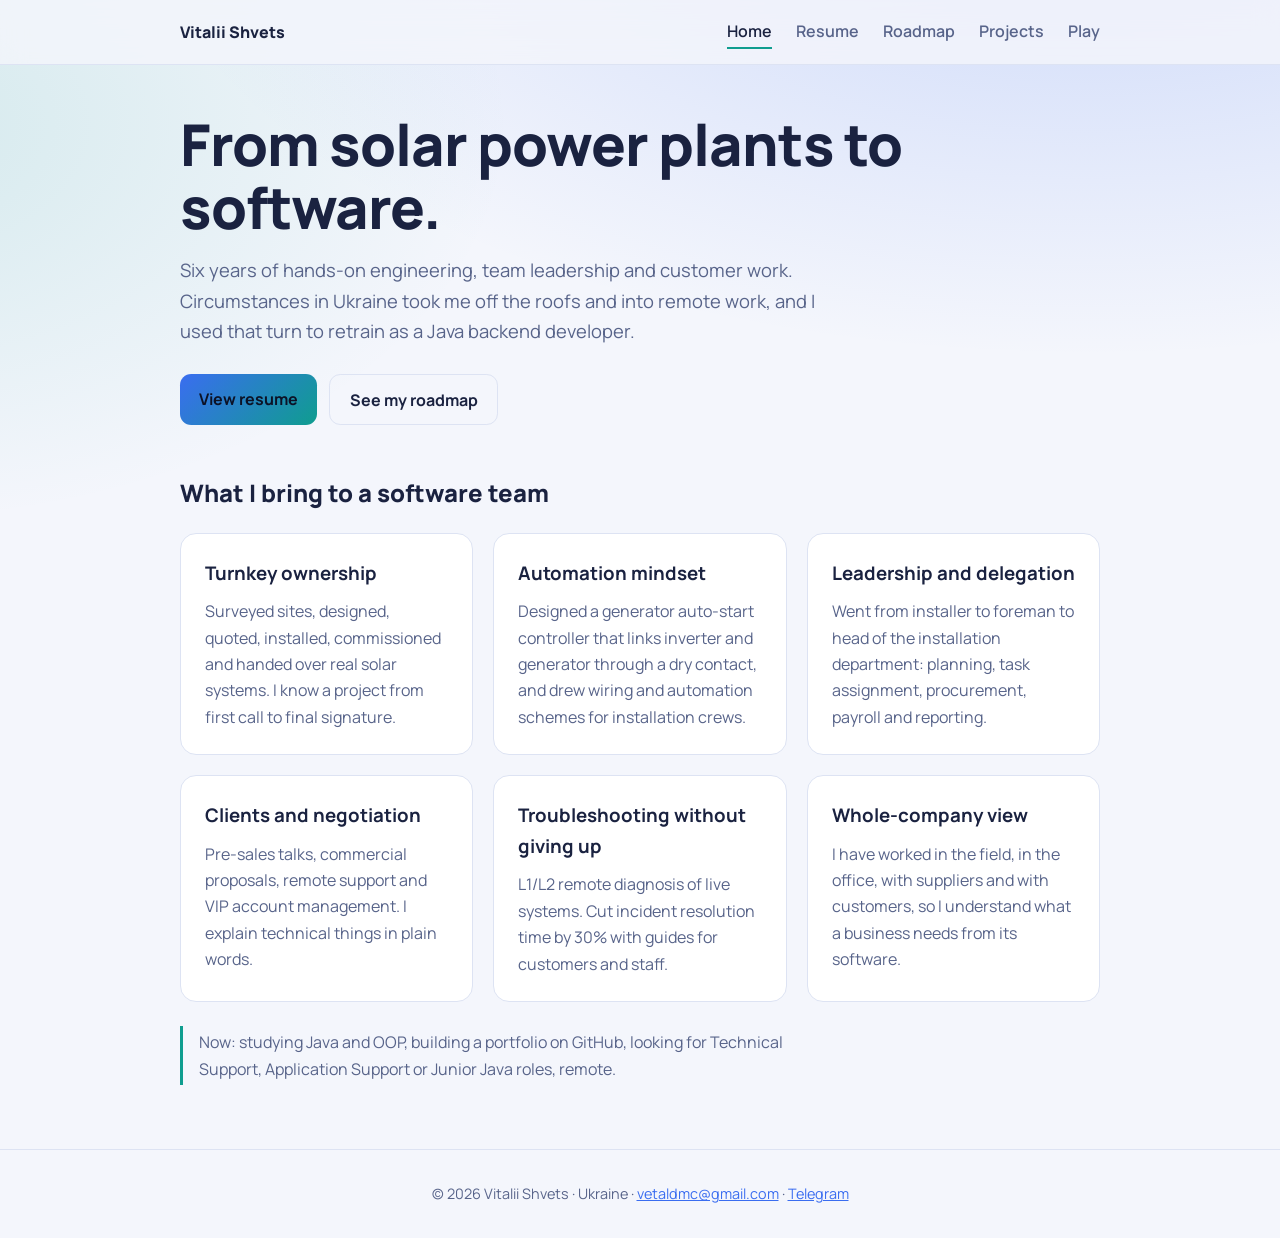
==== index.html @ 165384ec "First First try" ====
<!doctype html><html lang="en"><head><meta charset="utf-8"><meta name="viewport" content="width=device-width,initial-scale=1"><title>Home · Vitalii Shvets</title><link rel="preconnect" href="https://fonts.googleapis.com"><link href="https://fonts.googleapis.com/css2?family=Manrope:wght@400;600;700;800&display=swap" rel="stylesheet"><link rel="stylesheet" href="style.css"></head><body><header><nav><a class="logo" href="index.html">Vitalii Shvets</a><a href="index.html" aria-current="page">Home</a><a href="resume.html">Resume</a><a href="roadmap.html">Roadmap</a><a href="projects.html">Projects</a><a href="game.html">Play</a></nav></header><main><h1>From solar power plants to software.</h1>
<p class="lead">Six years of hands-on engineering, team leadership and customer work. Circumstances in Ukraine took me off the roofs and into remote work, and I used that turn to retrain as a Java backend developer.</p>
<div class="btns"><a class="btn" href="resume.html">View resume</a><a class="btn ghost" href="roadmap.html">See my roadmap</a></div>
<h2>What I bring to a software team</h2>
<div class="grid">
<div class="card"><h3>Turnkey ownership</h3><p>Surveyed sites, designed, quoted, installed, commissioned and handed over real solar systems. I know a project from first call to final signature.</p></div>
<div class="card"><h3>Automation mindset</h3><p>Designed a generator auto-start controller that links inverter and generator through a dry contact, and drew wiring and automation schemes for installation crews.</p></div>
<div class="card"><h3>Leadership and delegation</h3><p>Went from installer to foreman to head of the installation department: planning, task assignment, procurement, payroll and reporting.</p></div>
<div class="card"><h3>Clients and negotiation</h3><p>Pre-sales talks, commercial proposals, remote support and VIP account management. I explain technical things in plain words.</p></div>
<div class="card"><h3>Troubleshooting without giving up</h3><p>L1/L2 remote diagnosis of live systems. Cut incident resolution time by 30% with guides for customers and staff.</p></div>
<div class="card"><h3>Whole-company view</h3><p>I have worked in the field, in the office, with suppliers and with customers, so I understand what a business needs from its software.</p></div>
</div>
<p class="note">Now: studying Java and OOP, building a portfolio on GitHub, looking for Technical Support, Application Support or Junior Java roles, remote.</p>
</main><footer>© 2026 Vitalii Shvets · Ukraine · <a href="mailto:vetaldmc@gmail.com">vetaldmc@gmail.com</a> · <a href="https://t.me/vetaldmc">Telegram</a></footer></body></html>
---- style.css ----
:root{--bg:#141a2e;--surface:#1d2540;--line:#2c3658;--text:#e9edf9;--muted:#9aa6c7;--a:#6ea8ff;--b:#5eead4}
@media (prefers-color-scheme:light){:root{--bg:#f4f6fc;--surface:#fff;--line:#dde3f3;--text:#1a2240;--muted:#58648a;--a:#3a6df0;--b:#0f9d8f}}
*{box-sizing:border-box;margin:0}
html{scroll-behavior:smooth}
body{font-family:'Manrope',system-ui,sans-serif;background:var(--bg);color:var(--text);line-height:1.65;
background-image:radial-gradient(60rem 30rem at 85% -10%,color-mix(in srgb,var(--a) 22%,transparent),transparent),radial-gradient(40rem 25rem at -10% 10%,color-mix(in srgb,var(--b) 14%,transparent),transparent);background-repeat:no-repeat}
a{color:var(--a)}
:focus-visible{outline:2px solid var(--b);outline-offset:3px}
header{position:sticky;top:0;z-index:5;backdrop-filter:blur(12px);background:color-mix(in srgb,var(--bg) 80%,transparent);border-bottom:1px solid var(--line)}
nav{max-width:60rem;margin:auto;padding:.9rem 1.25rem;display:flex;gap:1.5rem;align-items:center;flex-wrap:wrap}
nav .logo{font-weight:800;margin-right:auto;color:var(--text);text-decoration:none}
nav a:not(.logo){color:var(--muted);text-decoration:none;font-weight:600;padding:.2rem 0;border-bottom:2px solid transparent}
nav a[aria-current=page],nav a:not(.logo):hover{color:var(--text);border-color:var(--b)}
main{max-width:60rem;margin:auto;padding:3rem 1.25rem 4rem}
h1{font-size:clamp(2.2rem,6vw,3.6rem);line-height:1.1;font-weight:800;letter-spacing:-.02em}
h2{font-size:1.5rem;margin:3rem 0 1.25rem;font-weight:800}
.lead{color:var(--muted);font-size:1.15rem;max-width:40rem;margin-top:1rem}
.btns{display:flex;gap:.75rem;margin-top:1.75rem;flex-wrap:wrap}
.btn{display:inline-block;padding:.7rem 1.2rem;border-radius:.7rem;font-weight:700;text-decoration:none;background:linear-gradient(135deg,var(--a),var(--b));color:#0c1226}
.btn.ghost{background:none;color:var(--text);border:1px solid var(--line)}
.job{display:grid;grid-template-columns:11rem 1fr;gap:.5rem 2rem;padding:1.4rem 0;border-top:1px solid var(--line)}
.job time{color:var(--muted);font-size:.9rem;font-weight:600}
.job h3{font-size:1.1rem}.job .co{color:var(--b);font-weight:600;font-size:.95rem}
.job ul{margin:.6rem 0 0 1.1rem;color:var(--muted)}
.tags{display:flex;flex-wrap:wrap;gap:.5rem}
.tags span{padding:.3rem .8rem;border:1px solid var(--line);border-radius:2rem;background:var(--surface);font-size:.92rem;font-weight:600}
.grid{display:grid;grid-template-columns:repeat(auto-fit,minmax(16rem,1fr));gap:1.25rem}
.card{background:var(--surface);border:1px solid var(--line);border-radius:1rem;padding:1.5rem;display:flex;flex-direction:column;gap:.6rem}
.card.feat{grid-column:1/-1;border-color:var(--a)}
.card p{color:var(--muted)}.card .btn{align-self:flex-start;margin-top:auto}
#stage{background:#000;border:1px solid var(--line);border-radius:1rem;min-height:20rem;display:grid;place-items:center;overflow:auto;margin-top:1.5rem;color:var(--muted);padding:.5rem}
footer{text-align:center;color:var(--muted);padding:2rem 1rem;border-top:1px solid var(--line);font-size:.9rem}
@media(max-width:40rem){.job{grid-template-columns:1fr}}
.paper{display:block;width:100%;max-width:52rem;height:80vh;border:1px solid var(--line);border-radius:.8rem;background:#fff;margin:1.5rem 0}
.phases{display:grid;grid-template-columns:repeat(auto-fit,minmax(15rem,1fr));gap:1.25rem}
.phase h3{color:var(--b);font-size:.95rem;margin-bottom:.2rem}
.note{border-left:3px solid var(--b);padding:.2rem 1rem;color:var(--muted);max-width:42rem;margin-top:1.5rem}
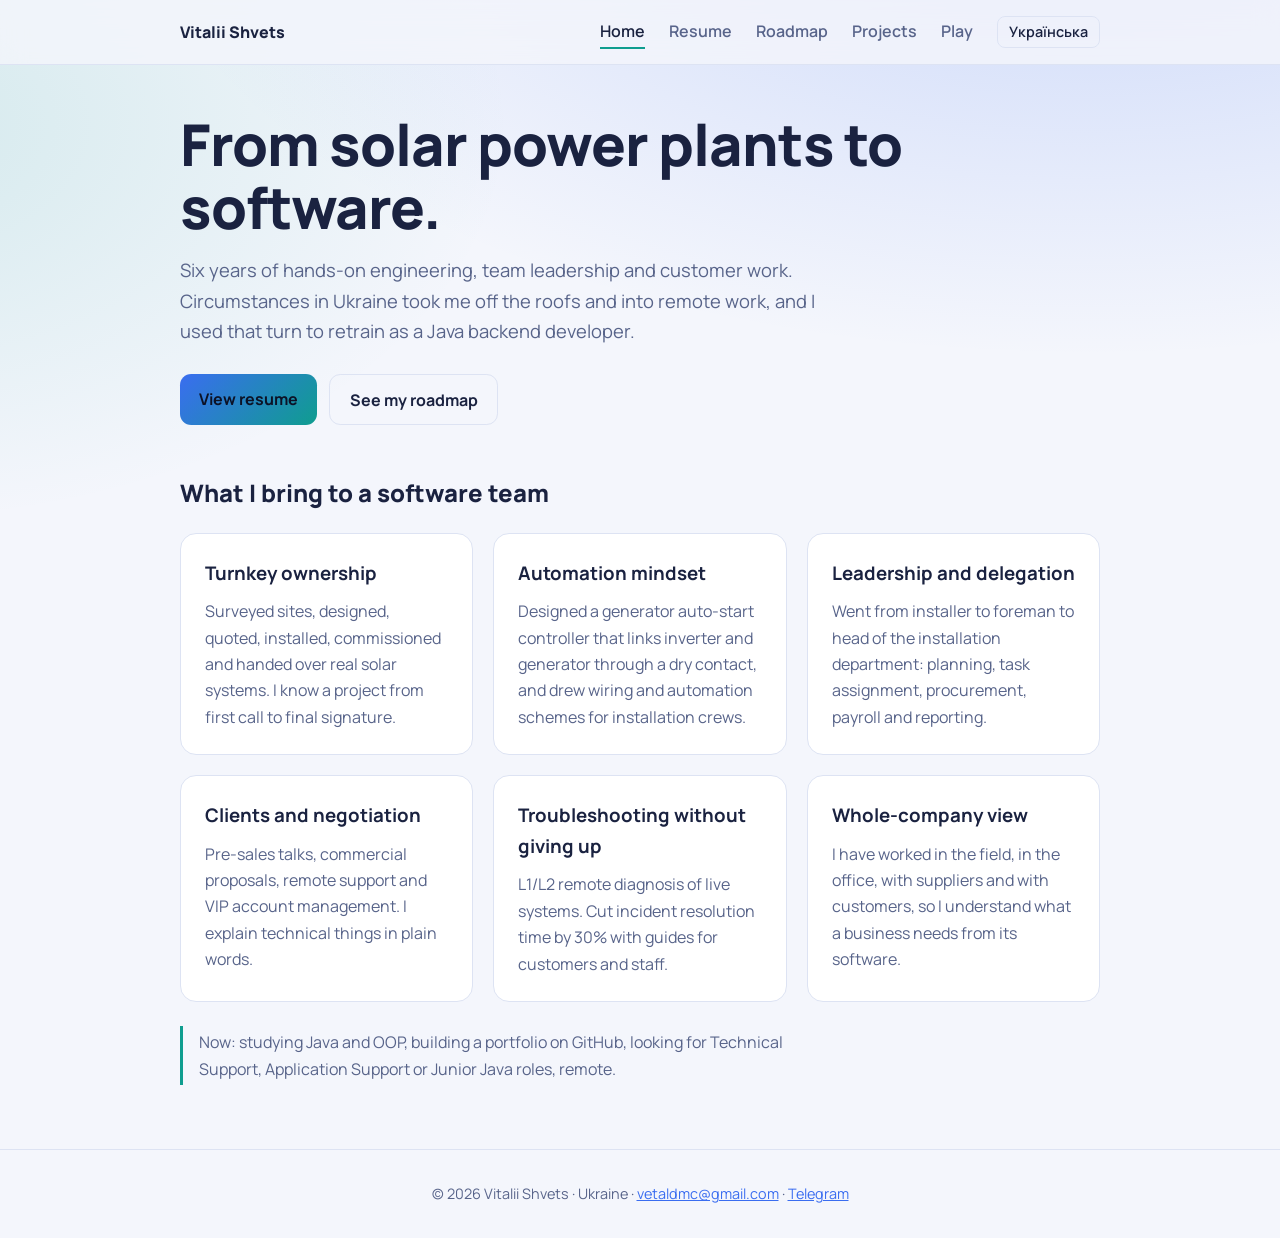
==== commit 4a06c8af: "first commit on PC, обновил сайт добавил папку uk" ====
--- a/index.html
+++ b/index.html
@@ -1,4 +1,4 @@
-<!doctype html><html lang="en"><head><meta charset="utf-8"><meta name="viewport" content="width=device-width,initial-scale=1"><title>Home · Vitalii Shvets</title><link rel="preconnect" href="https://fonts.googleapis.com"><link href="https://fonts.googleapis.com/css2?family=Manrope:wght@400;600;700;800&display=swap" rel="stylesheet"><link rel="stylesheet" href="style.css"></head><body><header><nav><a class="logo" href="index.html">Vitalii Shvets</a><a href="index.html" aria-current="page">Home</a><a href="resume.html">Resume</a><a href="roadmap.html">Roadmap</a><a href="projects.html">Projects</a><a href="game.html">Play</a></nav></header><main><h1>From solar power plants to software.</h1>
+<!doctype html><html lang="en"><head><meta charset="utf-8"><meta name="viewport" content="width=device-width,initial-scale=1"><title>Home · Vitalii Shvets</title><link rel="preconnect" href="https://fonts.googleapis.com"><link href="https://fonts.googleapis.com/css2?family=Manrope:wght@400;600;700;800&display=swap" rel="stylesheet"><link rel="stylesheet" href="style.css"><link rel="alternate" hreflang="uk" href="uk/index.html"></head><body><header><nav><a class="logo" href="index.html">Vitalii Shvets</a><a href="index.html" aria-current="page">Home</a><a href="resume.html">Resume</a><a href="roadmap.html">Roadmap</a><a href="projects.html">Projects</a><a href="game.html">Play</a><a class="lang" href="uk/index.html" hreflang="uk" lang="uk">Українська</a></nav></header><main><h1>From solar power plants to software.</h1>
 <p class="lead">Six years of hands-on engineering, team leadership and customer work. Circumstances in Ukraine took me off the roofs and into remote work, and I used that turn to retrain as a Java backend developer.</p>
 <div class="btns"><a class="btn" href="resume.html">View resume</a><a class="btn ghost" href="roadmap.html">See my roadmap</a></div>
 <h2>What I bring to a software team</h2>
--- a/style.css
+++ b/style.css
@@ -35,3 +35,4 @@
 .phases{display:grid;grid-template-columns:repeat(auto-fit,minmax(15rem,1fr));gap:1.25rem}
 .phase h3{color:var(--b);font-size:.95rem;margin-bottom:.2rem}
 .note{border-left:3px solid var(--b);padding:.2rem 1rem;color:var(--muted);max-width:42rem;margin-top:1.5rem}
+nav a.lang{border:1px solid var(--line);border-radius:.5rem;padding:.2rem .7rem;color:var(--text);font-size:.9rem}
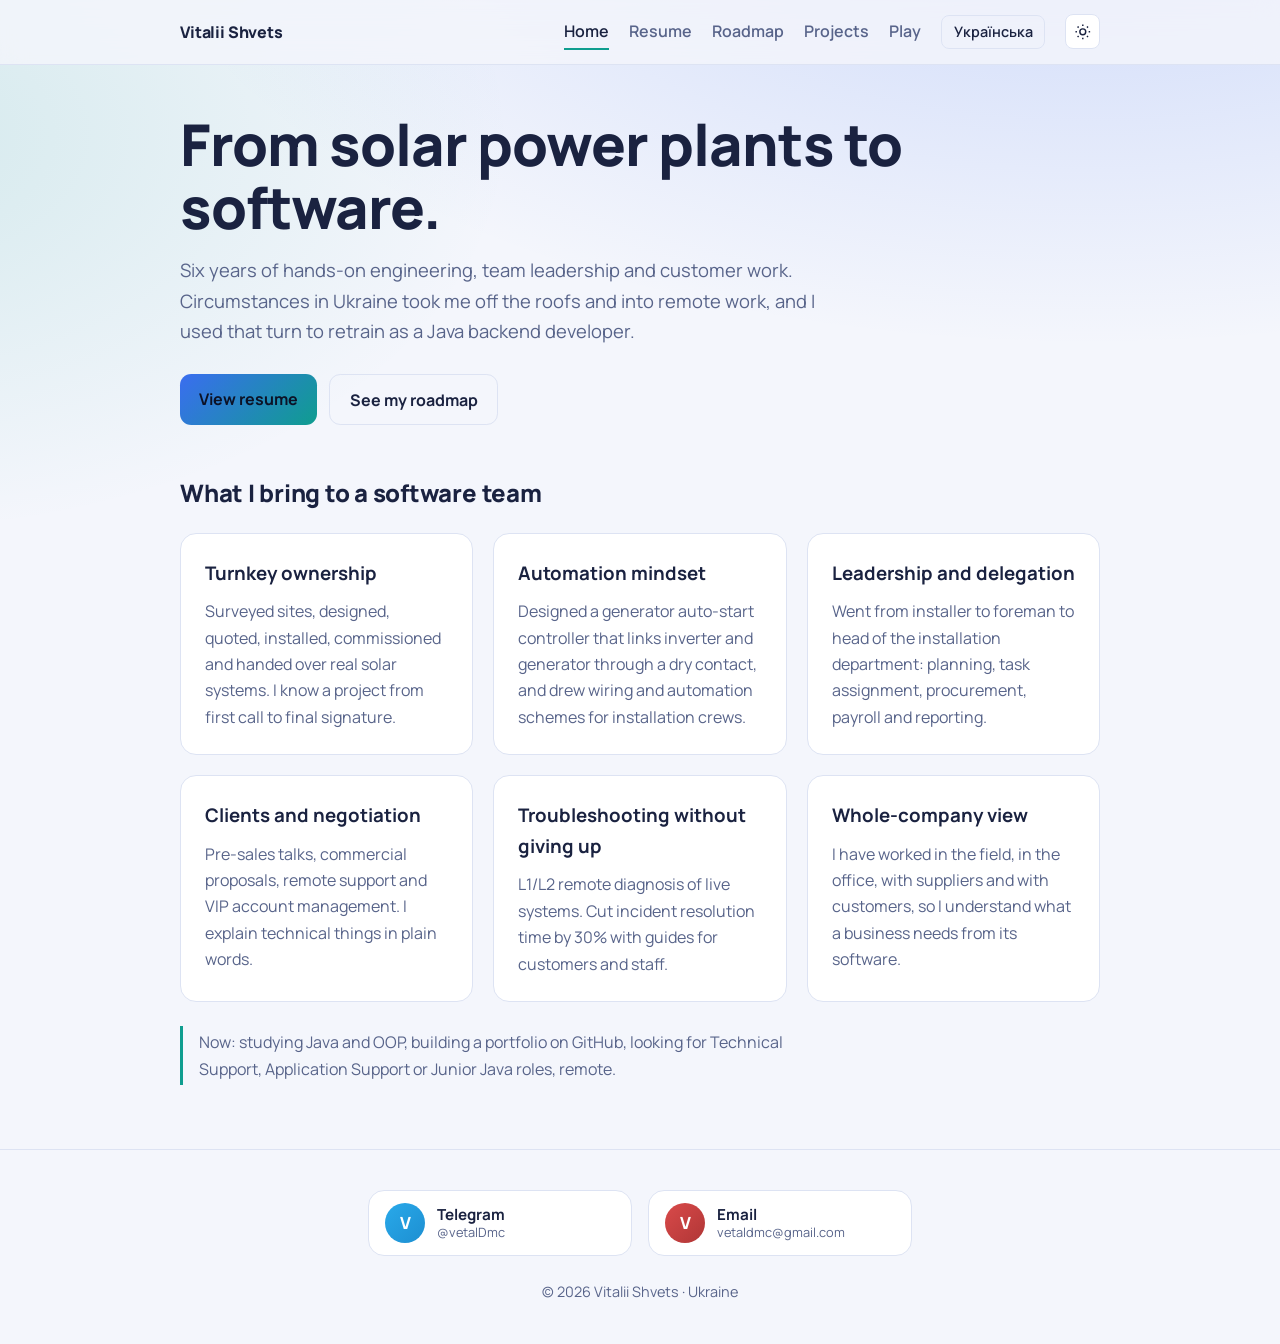
==== commit a35149e4: "deepseek edition" ====
--- a/index.html
+++ b/index.html
@@ -1,14 +1,95 @@
-<!doctype html><html lang="en"><head><meta charset="utf-8"><meta name="viewport" content="width=device-width,initial-scale=1"><title>Home · Vitalii Shvets</title><link rel="preconnect" href="https://fonts.googleapis.com"><link href="https://fonts.googleapis.com/css2?family=Manrope:wght@400;600;700;800&display=swap" rel="stylesheet"><link rel="stylesheet" href="style.css"><link rel="alternate" hreflang="uk" href="uk/index.html"></head><body><header><nav><a class="logo" href="index.html">Vitalii Shvets</a><a href="index.html" aria-current="page">Home</a><a href="resume.html">Resume</a><a href="roadmap.html">Roadmap</a><a href="projects.html">Projects</a><a href="game.html">Play</a><a class="lang" href="uk/index.html" hreflang="uk" lang="uk">Українська</a></nav></header><main><h1>From solar power plants to software.</h1>
-<p class="lead">Six years of hands-on engineering, team leadership and customer work. Circumstances in Ukraine took me off the roofs and into remote work, and I used that turn to retrain as a Java backend developer.</p>
-<div class="btns"><a class="btn" href="resume.html">View resume</a><a class="btn ghost" href="roadmap.html">See my roadmap</a></div>
-<h2>What I bring to a software team</h2>
-<div class="grid">
-<div class="card"><h3>Turnkey ownership</h3><p>Surveyed sites, designed, quoted, installed, commissioned and handed over real solar systems. I know a project from first call to final signature.</p></div>
-<div class="card"><h3>Automation mindset</h3><p>Designed a generator auto-start controller that links inverter and generator through a dry contact, and drew wiring and automation schemes for installation crews.</p></div>
-<div class="card"><h3>Leadership and delegation</h3><p>Went from installer to foreman to head of the installation department: planning, task assignment, procurement, payroll and reporting.</p></div>
-<div class="card"><h3>Clients and negotiation</h3><p>Pre-sales talks, commercial proposals, remote support and VIP account management. I explain technical things in plain words.</p></div>
-<div class="card"><h3>Troubleshooting without giving up</h3><p>L1/L2 remote diagnosis of live systems. Cut incident resolution time by 30% with guides for customers and staff.</p></div>
-<div class="card"><h3>Whole-company view</h3><p>I have worked in the field, in the office, with suppliers and with customers, so I understand what a business needs from its software.</p></div>
-</div>
-<p class="note">Now: studying Java and OOP, building a portfolio on GitHub, looking for Technical Support, Application Support or Junior Java roles, remote.</p>
-</main><footer>© 2026 Vitalii Shvets · Ukraine · <a href="mailto:vetaldmc@gmail.com">vetaldmc@gmail.com</a> · <a href="https://t.me/vetaldmc">Telegram</a></footer></body></html>
+<!doctype html><html lang="en"><head><meta charset="utf-8"><meta name="viewport" content="width=device-width,initial-scale=1"><title>Home · Vitalii Shvets</title>
+    <link rel="preconnect" href="https://fonts.googleapis.com"><link rel="preconnect" href="https://fonts.gstatic.com" crossorigin>
+    <link href="https://fonts.googleapis.com/css2?family=Manrope:wght@400;600;700;800&subset=cyrillic&display=swap" rel="stylesheet">
+    <link rel="stylesheet" href="style.css">
+    <link rel="alternate" hreflang="uk" href="uk/index.html">
+    <script>
+        (function(){
+            try{var t=localStorage.getItem('theme');if(t)document.documentElement.dataset.theme=t}catch(e){}
+            document.addEventListener('DOMContentLoaded',function(){
+                var tgl=document.querySelector('.theme-toggle');
+                if(tgl)tgl.addEventListener('click',function(){
+                    var cur=document.documentElement.dataset.theme
+                        || (matchMedia('(prefers-color-scheme: light)').matches?'light':'dark');
+                    var next=cur==='dark'?'light':'dark';
+                    document.documentElement.dataset.theme=next;
+                    try{localStorage.setItem('theme',next)}catch(e){}
+                });
+                var nav=document.querySelector('nav'),btn=document.querySelector('.nav-toggle');
+                if(btn)btn.addEventListener('click',function(){
+                    var open=nav.dataset.open==='true';
+                    nav.dataset.open=String(!open);
+                    btn.setAttribute('aria-expanded',String(!open));
+                });
+                var bar=document.getElementById('scroll-progress');
+                if(bar){
+                    var raf=0;
+                    var upd=function(){
+                        var h=document.documentElement;
+                        var p=h.scrollTop/(h.scrollHeight-h.clientHeight||1);
+                        bar.style.width=(p*100)+'%';
+                        raf=0;
+                    };
+                    addEventListener('scroll',function(){if(!raf)raf=requestAnimationFrame(upd)},{passive:true});
+                    upd();
+                }
+                if('IntersectionObserver' in window){
+                    var io=new IntersectionObserver(function(es){
+                        es.forEach(function(e){if(e.isIntersecting){e.target.classList.add('visible');io.unobserve(e.target)}})
+                    },{threshold:.12,rootMargin:'0px 0px -40px 0px'});
+                    document.querySelectorAll('.card,.job,h2,.note,.phases .phase').forEach(function(el){el.classList.add('reveal');io.observe(el)});
+                }
+            });
+        })();
+    </script>
+</head><body>
+<header>
+    <div id="scroll-progress" aria-hidden="true"></div>
+    <nav aria-label="Main">
+        <a class="logo" href="index.html">Vitalii Shvets</a>
+        <button class="nav-toggle" aria-expanded="false" aria-controls="nav-links" aria-label="Menu">
+            <svg viewBox="0 0 24 24" fill="none" stroke="currentColor" stroke-width="2" aria-hidden="true"><path d="M4 7h16M4 12h16M4 17h16"/></svg>
+        </button>
+        <div class="nav-links" id="nav-links">
+            <a href="index.html" aria-current="page">Home</a>
+            <a href="resume.html">Resume</a>
+            <a href="roadmap.html">Roadmap</a>
+            <a href="projects.html">Projects</a>
+            <a href="game.html">Play</a>
+            <a class="lang" href="uk/index.html" hreflang="uk" lang="uk">Українська</a>
+            <button class="theme-toggle" type="button" aria-label="Toggle theme">
+                <svg class="icon-moon" viewBox="0 0 24 24" fill="none" stroke="currentColor" stroke-width="2" aria-hidden="true"><path d="M21 12.8A9 9 0 1 1 11.2 3a7 7 0 0 0 9.8 9.8Z"/></svg>
+                <svg class="icon-sun" viewBox="0 0 24 24" fill="none" stroke="currentColor" stroke-width="2" aria-hidden="true"><circle cx="12" cy="12" r="4"/><path d="M12 2v2M12 20v2M4.9 4.9l1.4 1.4M17.7 17.7l1.4 1.4M2 12h2M20 12h2M4.9 19.1l1.4-1.4M17.7 6.3l1.4-1.4"/></svg>
+            </button>
+        </div>
+    </nav>
+</header>
+<main>
+    <h1>From solar power plants to software.</h1>
+    <p class="lead">Six years of hands-on engineering, team leadership and customer work. Circumstances in Ukraine took me off the roofs and into remote work, and I used that turn to retrain as a Java backend developer.</p>
+    <div class="btns"><a class="btn" href="resume.html">View resume</a><a class="btn ghost" href="roadmap.html">See my roadmap</a></div>
+    <h2>What I bring to a software team</h2>
+    <div class="grid">
+        <div class="card"><h3>Turnkey ownership</h3><p>Surveyed sites, designed, quoted, installed, commissioned and handed over real solar systems. I know a project from first call to final signature.</p></div>
+        <div class="card"><h3>Automation mindset</h3><p>Designed a generator auto-start controller that links inverter and generator through a dry contact, and drew wiring and automation schemes for installation crews.</p></div>
+        <div class="card"><h3>Leadership and delegation</h3><p>Went from installer to foreman to head of the installation department: planning, task assignment, procurement, payroll and reporting.</p></div>
+        <div class="card"><h3>Clients and negotiation</h3><p>Pre-sales talks, commercial proposals, remote support and VIP account management. I explain technical things in plain words.</p></div>
+        <div class="card"><h3>Troubleshooting without giving up</h3><p>L1/L2 remote diagnosis of live systems. Cut incident resolution time by 30% with guides for customers and staff.</p></div>
+        <div class="card"><h3>Whole-company view</h3><p>I have worked in the field, in the office, with suppliers and with customers, so I understand what a business needs from its software.</p></div>
+    </div>
+    <p class="note">Now: studying Java and OOP, building a portfolio on GitHub, looking for Technical Support, Application Support or Junior Java roles, remote.</p>
+</main>
+<footer>
+    <div class="msg-grid" aria-label="Contacts">
+        <a class="msg-card" href="https://t.me/vetaldmc" rel="noopener">
+            <span class="avatar tg" aria-hidden="true">V</span>
+            <span class="label"><b>Telegram</b><span>@vetalDmc</span></span>
+        </a>
+        <a class="msg-card" href="mailto:vetaldmc@gmail.com">
+            <span class="avatar em" aria-hidden="true">V</span>
+            <span class="label"><b>Email</b><span>vetaldmc@gmail.com</span></span>
+        </a>
+    </div>
+    <p style="margin-top:1.5rem">© 2026 Vitalii Shvets · Ukraine</p>
+</footer>
+</body></html>
--- a/style.css
+++ b/style.css
@@ -1,38 +1,166 @@
-:root{--bg:#141a2e;--surface:#1d2540;--line:#2c3658;--text:#e9edf9;--muted:#9aa6c7;--a:#6ea8ff;--b:#5eead4}
-@media (prefers-color-scheme:light){:root{--bg:#f4f6fc;--surface:#fff;--line:#dde3f3;--text:#1a2240;--muted:#58648a;--a:#3a6df0;--b:#0f9d8f}}
+:root{
+    color-scheme: light dark;
+    --bg:#141a2e;--surface:#1d2540;--line:#2c3658;--text:#e9edf9;--muted:#9aa6c7;--a:#6ea8ff;--b:#5eead4;
+    --radius:1rem;--radius-sm:.7rem;--maxw:60rem;
+    --shadow:0 6px 24px -12px rgba(0,0,0,.45);
+    --ease:cubic-bezier(.22,.61,.36,1);
+}
+:root[data-theme="dark"]{
+    --bg:#141a2e;--surface:#1d2540;--line:#2c3658;--text:#e9edf9;--muted:#9aa6c7;--a:#6ea8ff;--b:#5eead4;
+    --shadow:0 6px 24px -12px rgba(0,0,0,.45);
+}
+:root[data-theme="light"]{
+    --bg:#f4f6fc;--surface:#fff;--line:#dde3f3;--text:#1a2240;--muted:#58648a;--a:#3a6df0;--b:#0f9d8f;
+    --shadow:0 6px 24px -14px rgba(20,30,60,.25);
+}
+@media (prefers-color-scheme:light){
+    :root:not([data-theme]){
+        --bg:#f4f6fc;--surface:#fff;--line:#dde3f3;--text:#1a2240;--muted:#58648a;--a:#3a6df0;--b:#0f9d8f;
+        --shadow:0 6px 24px -14px rgba(20,30,60,.25);
+    }
+}
 *{box-sizing:border-box;margin:0}
-html{scroll-behavior:smooth}
-body{font-family:'Manrope',system-ui,sans-serif;background:var(--bg);color:var(--text);line-height:1.65;
-background-image:radial-gradient(60rem 30rem at 85% -10%,color-mix(in srgb,var(--a) 22%,transparent),transparent),radial-gradient(40rem 25rem at -10% 10%,color-mix(in srgb,var(--b) 14%,transparent),transparent);background-repeat:no-repeat}
+html{scroll-behavior:smooth;-webkit-text-size-adjust:100%}
+body{
+    font-family:'Manrope',system-ui,-apple-system,'Segoe UI',Roboto,sans-serif;
+    background:var(--bg);color:var(--text);line-height:1.65;
+    background-image:
+            radial-gradient(60rem 30rem at 85% -10%,color-mix(in srgb,var(--a) 22%,transparent),transparent),
+            radial-gradient(40rem 25rem at -10% 10%,color-mix(in srgb,var(--b) 14%,transparent),transparent);
+    background-repeat:no-repeat;min-height:100vh;
+}
 a{color:var(--a)}
-:focus-visible{outline:2px solid var(--b);outline-offset:3px}
-header{position:sticky;top:0;z-index:5;backdrop-filter:blur(12px);background:color-mix(in srgb,var(--bg) 80%,transparent);border-bottom:1px solid var(--line)}
-nav{max-width:60rem;margin:auto;padding:.9rem 1.25rem;display:flex;gap:1.5rem;align-items:center;flex-wrap:wrap}
-nav .logo{font-weight:800;margin-right:auto;color:var(--text);text-decoration:none}
-nav a:not(.logo){color:var(--muted);text-decoration:none;font-weight:600;padding:.2rem 0;border-bottom:2px solid transparent}
-nav a[aria-current=page],nav a:not(.logo):hover{color:var(--text);border-color:var(--b)}
-main{max-width:60rem;margin:auto;padding:3rem 1.25rem 4rem}
-h1{font-size:clamp(2.2rem,6vw,3.6rem);line-height:1.1;font-weight:800;letter-spacing:-.02em}
-h2{font-size:1.5rem;margin:3rem 0 1.25rem;font-weight:800}
+img,svg{max-width:100%;height:auto;display:block}
+:focus-visible{outline:2px solid var(--b);outline-offset:3px;border-radius:4px}
+header{
+    position:sticky;top:0;z-index:20;
+    backdrop-filter:blur(12px);-webkit-backdrop-filter:blur(12px);
+    background:color-mix(in srgb,var(--bg) 80%,transparent);
+    border-bottom:1px solid var(--line);
+}
+#scroll-progress{position:absolute;left:0;bottom:-1px;height:2px;width:0%;
+    background:linear-gradient(90deg,var(--a),var(--b));
+    transition:width .1s linear;pointer-events:none}
+nav{max-width:var(--maxw);margin:auto;padding:.85rem 1.25rem;
+    display:flex;gap:1rem;align-items:center;flex-wrap:wrap}
+nav .logo{font-weight:800;margin-right:auto;color:var(--text);text-decoration:none;letter-spacing:-.01em}
+.nav-links{display:flex;gap:1.25rem;align-items:center;flex-wrap:wrap}
+.nav-links a{color:var(--muted);text-decoration:none;font-weight:600;
+    padding:.25rem 0;border-bottom:2px solid transparent;
+    transition:color .2s var(--ease),border-color .2s var(--ease)}
+.nav-links a[aria-current=page],.nav-links a:hover{color:var(--text);border-color:var(--b)}
+nav a.lang{border:1px solid var(--line);border-radius:.5rem;padding:.25rem .7rem;
+    color:var(--text);font-size:.9rem;text-decoration:none}
+nav a.lang:hover{border-color:var(--b);color:var(--text)}
+.theme-toggle{display:inline-grid;place-items:center;width:2.2rem;height:2.2rem;
+    border:1px solid var(--line);border-radius:.5rem;background:var(--surface);
+    color:var(--text);cursor:pointer;padding:0;transition:border-color .2s var(--ease)}
+.theme-toggle:hover{border-color:var(--b)}
+.theme-toggle svg{width:1.1rem;height:1.1rem}
+.theme-toggle .icon-sun{display:none}
+:root[data-theme="light"] .theme-toggle .icon-sun{display:block}
+:root[data-theme="light"] .theme-toggle .icon-moon{display:none}
+@media (prefers-color-scheme:light){
+    :root:not([data-theme]) .theme-toggle .icon-sun{display:block}
+    :root:not([data-theme]) .theme-toggle .icon-moon{display:none}
+}
+.nav-toggle{display:none;width:2.4rem;height:2.4rem;border:1px solid var(--line);
+    border-radius:.5rem;background:var(--surface);color:var(--text);cursor:pointer;
+    padding:0;place-items:center}
+.nav-toggle svg{width:1.2rem;height:1.2rem}
+main{max-width:var(--maxw);margin:auto;padding:3rem 1.25rem 4rem}
+h1{font-size:clamp(2rem,6vw,3.6rem);line-height:1.1;font-weight:800;letter-spacing:-.02em}
+h2{font-size:1.5rem;margin:3rem 0 1.25rem;font-weight:800;letter-spacing:-.01em}
 .lead{color:var(--muted);font-size:1.15rem;max-width:40rem;margin-top:1rem}
 .btns{display:flex;gap:.75rem;margin-top:1.75rem;flex-wrap:wrap}
-.btn{display:inline-block;padding:.7rem 1.2rem;border-radius:.7rem;font-weight:700;text-decoration:none;background:linear-gradient(135deg,var(--a),var(--b));color:#0c1226}
+.btn{display:inline-block;padding:.7rem 1.2rem;border-radius:var(--radius-sm);
+    font-weight:700;text-decoration:none;
+    background:linear-gradient(135deg,var(--a),var(--b));color:#0c1226;
+    transition:transform .2s var(--ease),box-shadow .2s var(--ease),filter .2s var(--ease)}
+.btn:hover{transform:translateY(-1px);box-shadow:var(--shadow);filter:brightness(1.05)}
+.btn:active{transform:translateY(0)}
 .btn.ghost{background:none;color:var(--text);border:1px solid var(--line)}
-.job{display:grid;grid-template-columns:11rem 1fr;gap:.5rem 2rem;padding:1.4rem 0;border-top:1px solid var(--line)}
+.btn.ghost:hover{border-color:var(--b);box-shadow:none;filter:none}
+.job{display:grid;grid-template-columns:11rem 1fr;gap:.5rem 2rem;
+    padding:1.4rem 0;border-top:1px solid var(--line)}
 .job time{color:var(--muted);font-size:.9rem;font-weight:600}
-.job h3{font-size:1.1rem}.job .co{color:var(--b);font-weight:600;font-size:.95rem}
+.job h3{font-size:1.1rem}
+.job .co{color:var(--b);font-weight:600;font-size:.95rem}
 .job ul{margin:.6rem 0 0 1.1rem;color:var(--muted)}
 .tags{display:flex;flex-wrap:wrap;gap:.5rem}
-.tags span{padding:.3rem .8rem;border:1px solid var(--line);border-radius:2rem;background:var(--surface);font-size:.92rem;font-weight:600}
+.tags span{padding:.3rem .8rem;border:1px solid var(--line);border-radius:2rem;
+    background:var(--surface);font-size:.92rem;font-weight:600}
 .grid{display:grid;grid-template-columns:repeat(auto-fit,minmax(16rem,1fr));gap:1.25rem}
-.card{background:var(--surface);border:1px solid var(--line);border-radius:1rem;padding:1.5rem;display:flex;flex-direction:column;gap:.6rem}
+.card{background:var(--surface);border:1px solid var(--line);border-radius:var(--radius);
+    padding:1.5rem;display:flex;flex-direction:column;gap:.6rem;
+    transition:border-color .2s var(--ease),transform .2s var(--ease),box-shadow .2s var(--ease)}
+@media (hover:hover){
+    .card:hover{border-color:color-mix(in srgb,var(--a) 60%,var(--line));transform:translateY(-2px);box-shadow:var(--shadow)}
+}
 .card.feat{grid-column:1/-1;border-color:var(--a)}
-.card p{color:var(--muted)}.card .btn{align-self:flex-start;margin-top:auto}
-#stage{background:#000;border:1px solid var(--line);border-radius:1rem;min-height:20rem;display:grid;place-items:center;overflow:auto;margin-top:1.5rem;color:var(--muted);padding:.5rem}
-footer{text-align:center;color:var(--muted);padding:2rem 1rem;border-top:1px solid var(--line);font-size:.9rem}
-@media(max-width:40rem){.job{grid-template-columns:1fr}}
-.paper{display:block;width:100%;max-width:52rem;height:80vh;border:1px solid var(--line);border-radius:.8rem;background:#fff;margin:1.5rem 0}
+.card p{color:var(--muted)}
+.card .btn{align-self:flex-start;margin-top:auto}
+#stage{background:#000;border:1px solid var(--line);border-radius:var(--radius);
+    min-height:20rem;display:grid;place-items:center;overflow:auto;
+    margin-top:1.5rem;color:var(--muted);padding:.5rem}
+#stage button{font:inherit;font-weight:700;color:#0c1226;cursor:pointer;border:none;
+    background:linear-gradient(135deg,var(--a),var(--b));
+    padding:.8rem 1.4rem;border-radius:var(--radius-sm)}
+footer{text-align:center;color:var(--muted);padding:2.5rem 1rem;
+    border-top:1px solid var(--line);font-size:.9rem}
+footer a{color:var(--muted);text-decoration:none}
+footer a:hover{color:var(--text)}
+.msg-grid{display:grid;grid-template-columns:repeat(auto-fit,minmax(11rem,1fr));
+    gap:1rem;max-width:34rem;margin:0 auto;text-align:left}
+.msg-card{display:flex;align-items:center;gap:.75rem;
+    background:var(--surface);border:1px solid var(--line);border-radius:var(--radius);
+    padding:.75rem 1rem;text-decoration:none;color:var(--text);
+    transition:border-color .2s var(--ease),transform .2s var(--ease)}
+@media (hover:hover){
+    .msg-card:hover{border-color:var(--b);transform:translateY(-2px)}
+}
+.msg-card .avatar{width:2.5rem;height:2.5rem;border-radius:50%;flex:none;
+    display:grid;place-items:center;font-weight:800;color:#fff;font-size:1.05rem;overflow:hidden}
+.msg-card .avatar img{width:100%;height:100%;object-fit:cover;border-radius:50%}
+.msg-card .avatar.tg{background:linear-gradient(135deg,#29a9ea,#1d8fd1)}
+.msg-card .avatar.em{background:linear-gradient(135deg,#d94a4a,#b03636)}
+.msg-card .label{display:flex;flex-direction:column;line-height:1.2;min-width:0}
+.msg-card .label b{font-size:.95rem}
+.msg-card .label span{color:var(--muted);font-size:.8rem;word-break:break-all}
+.paper{display:block;width:100%;max-width:52rem;height:80vh;
+    border:1px solid var(--line);border-radius:.8rem;background:#fff;
+    margin:1.5rem 0;content-visibility:auto;contain-intrinsic-size:800px}
 .phases{display:grid;grid-template-columns:repeat(auto-fit,minmax(15rem,1fr));gap:1.25rem}
 .phase h3{color:var(--b);font-size:.95rem;margin-bottom:.2rem}
+.phase[data-status="in-progress"]{border-color:var(--b)}
+.phase[data-status="in-progress"] h3::after{content:" · у процесі";color:var(--muted);font-weight:600;font-size:.8em}
+.phase[data-status="done"]{opacity:.85}
+.phase[data-status="done"] h3::after{content:" ✓";color:var(--b)}
+:root[lang="en"] .phase[data-status="in-progress"] h3::after{content:" · in progress"}
 .note{border-left:3px solid var(--b);padding:.2rem 1rem;color:var(--muted);max-width:42rem;margin-top:1.5rem}
-nav a.lang{border:1px solid var(--line);border-radius:.5rem;padding:.2rem .7rem;color:var(--text);font-size:.9rem}
+.reveal{opacity:0;transform:translateY(1.25rem);transition:opacity .6s var(--ease),transform .6s var(--ease)}
+.reveal.visible{opacity:1;transform:none}
+@media (prefers-reduced-motion:reduce){
+    html{scroll-behavior:auto}
+    .reveal{opacity:1;transform:none;transition:none}
+    .btn,.card,.msg-card{transition:none}
+}
+@media(max-width:48em){
+    .nav-toggle{display:grid}
+    .nav-links{position:fixed;left:0;right:0;bottom:0;
+        flex-direction:column;align-items:stretch;gap:.25rem;
+        background:var(--bg);border-top:1px solid var(--line);
+        padding:1rem 1.25rem 1.5rem;
+        transform:translateY(100%);transition:transform .3s var(--ease);
+        max-height:70vh;overflow:auto;z-index:15}
+    .nav-links a{padding:.6rem .25rem;border-bottom:1px solid var(--line)}
+    .nav-links a:last-child{border-bottom:none}
+    nav[data-open="true"] .nav-links{transform:translateY(0)}
+    .job{grid-template-columns:1fr;gap:.25rem}
+    main{padding:2rem 1rem 3rem}
+}
+@media(max-width:30em){
+    .grid{grid-template-columns:1fr}
+    .msg-grid{grid-template-columns:1fr}
+    h1{font-size:1.9rem}
+}
